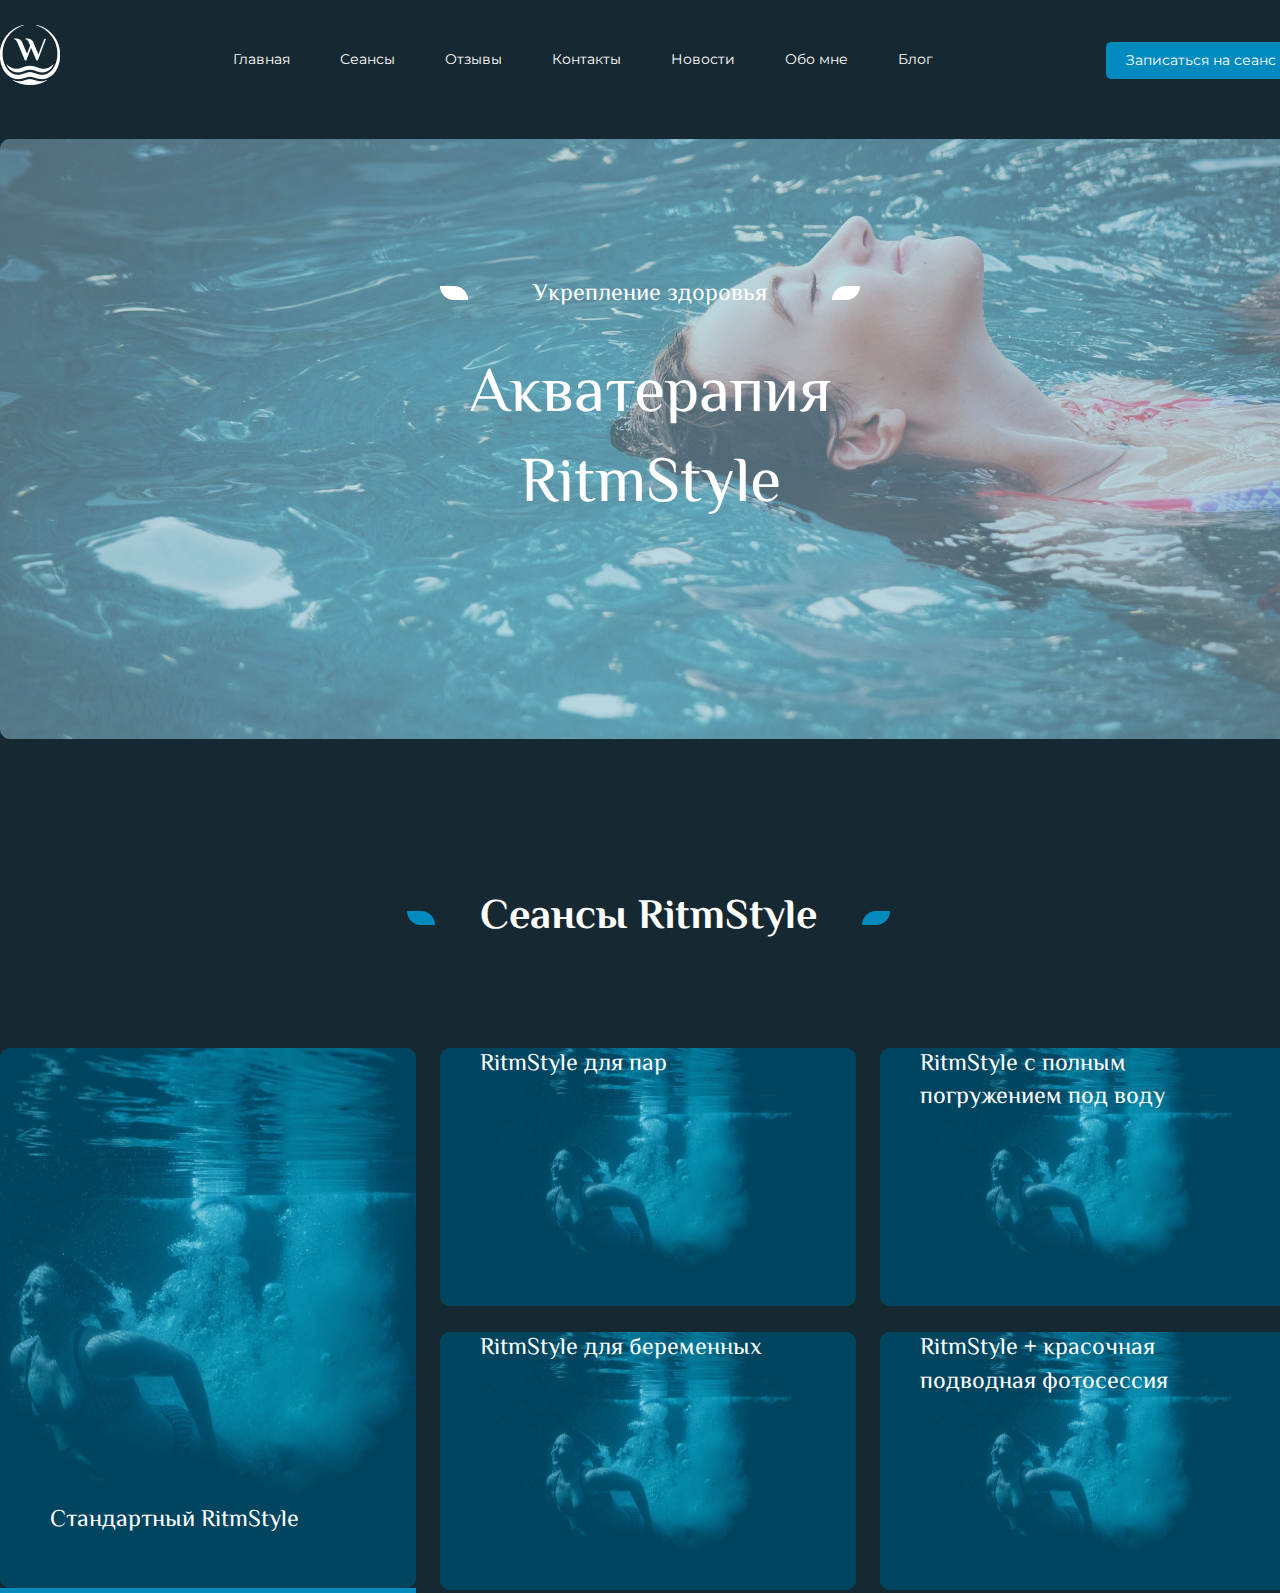
==== first_site_practice/index.html @ 18ceac93 "Add files via upload" ====
<!DOCTYPE html>
<html lang="en">

<head>
    <meta charset="UTF-8">
    <meta http-equiv="X-UA-Compatible" content="IE=edge">
    <meta name="viewport" content="width=device-width, initial-scale=1.0">
    <title>Знакомство с HTML тегами. Part 1</title>

    <link rel="preconnect" href="https://fonts.googleapis.com">
    <link rel="preconnect" href="https://fonts.gstatic.com" crossorigin>
    <link
        href="https://fonts.googleapis.com/css2?family=El+Messiri:wght@400;700&family=Montserrat:wght@300;400;700&display=swap"
        rel="stylesheet">

    <link rel="stylesheet" href="css/style_css.css">
</head>


<body>
    <div class="content">
        <header class="header">
            <div class="header-top">
                <div class="header-top__logo">
                    <img src="./img/Group 1.png" alt="">
                </div>
                <nav class="header__menu">
                    <ul class="menu__list">
                        <li><a href="#">Главная</a></li>
                        <li><a href="#">Сеансы</a></li>
                        <li><a href="#">Отзывы</a></li>
                        <li><a href="#">Контакты</a></li>
                        <li><a href="#">Новости</a></li>
                        <li><a href="#">Обо мне</a></li>
                        <li><a href="#">Блог</a></li>
                    </ul>
                </nav>
                <div class="header-top__record">
                    <a href="#">Записаться на сеанс</a>
                </div>
            </div>
            <div class="header-bottom">
                <div class="header-bottom__img">
                    <img src="./img/unsplash_S-llxYh3GzI.png" alt="">
                    <div class="title">
                        <h2 class="ad-title">Укрепление здоровья</h2>
                        <h1 class="main-title">Акватерапия RitmStyle</h1>
                    </div>
                </div>

            </div>

        </header>

        <main class="main">
            <div class="offer">
                <div class="offer__title">Сеансы RitmStyle</div>
            </div>
            <div class="offer__row">
                <div class="offer__row_first">
                    <div class="offer__column_1">
                        <div class="item-offer">
                            <div class="item-offer__icon_first">
                                <img src="./img/offer/unsplash_TnOyyEtrKd1.png" alt="">
                            </div>
                            <div class="item-offer__title_first">Стандартный RitmStyle</div>
                        </div>
                    </div>
                </div>
                <div class="offer__row_second">
                    <div class="offer__column_2">
                        <div class="item-offer">
                            <div class="item-offer__icon_second">
                                <img src="./img/offer/unsplash_TnOyyEtrKd2.png" alt="">
                            </div>
                            <div class="item-offer__title_second">RitmStyle для пар</div>
                        </div>
                    </div>
                    <div class="offer__column_3">
                        <div class="item-offer">
                            <div class="item-offer__icon_second">
                                <img src="./img/offer/unsplash_TnOyyEtrKd3.png" alt="">
                            </div>
                            <div class="item-offer__title_second">RitmStyle с полным погружением под воду</div>
                        </div>
                    </div>
                    <div class="offer__column_4">
                        <div class="item-offer">
                            <div class="item-offer__icon_second">
                                <img src="./img/offer/unsplash_TnOyyEtrKd4.png" alt="">
                            </div>
                            <div class="item-offer__title_second">RitmStyle для беременных</div>
                        </div>
                    </div>
                    <div class="offer__column_5">
                        <div class="item-offer">
                            <div class="item-offer__icon_second">
                                <img src="./img/offer/unsplash_TnOyyEtrKd5.png" alt="">
                            </div>
                            <div class="item-offer__title_second">RitmStyle + красочная подводная фотосессия</div>
                        </div>
                    </div>
                </div>
            </div>
        </main>

    </div>
</body>

</html>
---- first_site_practice/css/style_css.css ----
/*Обнуление*/
*{
	padding: 0;
	margin: 0;
	border: 0;
}
*,*:before,*:after{
	-moz-box-sizing: border-box;
	-webkit-box-sizing: border-box;
	box-sizing: border-box;
}
:focus,:active{outline: none;}
a:focus,a:active{outline: none;}

nav,footer,header,aside{display: block;}

html,body{
	height: 100%;
	width: 100%;
	font-size: 100%;
	line-height: 1;
	font-size: 14px;
	-ms-text-size-adjust: 100%;
	-moz-text-size-adjust: 100%;
	-webkit-text-size-adjust: 100%;
}
input,button,textarea{font-family:inherit;}

input::-ms-clear{display: none;}
button{cursor: pointer;}
button::-moz-focus-inner {padding:0;border:0;}
a, a:visited{text-decoration: none;}
a:hover{text-decoration: none;}
ul li{list-style: none;}
img{vertical-align: top;}

h1,h2,h3,h4,h5,h6{font-size:inherit;font-weight: 400;}

body{
	background-color: #162831;
	color: white;
}

a{
	color: white;
}

.content {
	width: 1296px;
	margin: 0 auto;
}
.header {
	margin: 0 0 150px 0;
	
}
.header-top {
	display: flex;
	justify-content: space-between;
	margin: 0 0 20px 0;
	font-family: 'Montserrat', sans-serif;
	font-size: 14px;
	line-height: 135%;
}
.header-top__logo {
	padding: 25px 0;
}
.header__menu {
	text-align: center;
}
.menu__list {
	display: flex;
	padding: 50px 0;
}
.menu__list li a{
	margin: 0 25px;
}
.header-top__record {
	margin: 42px 0 0 0;
}
.header-top__record a{
	display: block;
	background-color: #018ABE;
	height: 37px;
	padding: 9px 20px;
	border-radius: 5px;
}

.header-bottom {
}

.header-bottom__img {
	position: relative;
}
.title {
	position: absolute;
	text-align: center;
	top: 24%;
	font-family: 'El Messiri', sans-serif;
	font-weight: bold;
	padding: 0 350px;
	

	
}
.ad-title {
	font-size: 24px;
	margin: 0 0 45px 0;
}

.ad-title:before {
	content: url('../img/points/LeftRectangle\ 3.png');
	margin: 0 65px 0 0;

}	

.ad-title:after {
	content: url('../img/points/RightRectangle\ 5.png');
	margin: 0 0 0 65px;
}

.main-title {
	font-size: 64px;
	width: 600px;
	word-wrap: break-word;
	line-height: 140%;
}

.main {
	font-family: 'El Messiri', sans-serif;
}
.offer {
}
.offer__title {
	margin: 0 0 100px 0;
	text-align: center;
	font-weight: 700;
	font-size: 42px;
	line-height: 140%;
}
.offer__title::before{
	content: url('../img/points/Rectangle\ 6left.png');
	position: relative;
	margin: 0 45px 0 0;
	top: -3px;
}

.offer__title::after{
	content: url('../img/points/Rectangle\ 7right.png');
	position: relative;
	margin: 0 0 0 45px;
	top: -3px;
}

.offer__row {
	display: flex;
	font-weight: 700px;
	font-size: 24px;
	line-height: 140%;
	
}

.offer__row_first {
	border-width: 5px;
	border-bottom-width:5px;
	border-bottom-color:#018ABE;
	border-bottom-style: solid;
	
	
}

.offer__column_1 {
	position: relative;
	
}

.item-offer {
	
}

.item-offer__icon_first {
}

.item-offer__title_first {
	position: absolute;
	top: 0;
	padding: 456px 0 50px 50px;
}

.offer__row_second {
	margin: 0 0 0 24px;
	display: flex;
	flex-wrap: wrap;
	
}

.offer__column_2 {
	margin: 0 0 24px 0;
	position: relative;
}

.item-offer__icon_second {
}

.item-offer__title_second {
	position: absolute;
	padding: 0 0 0 40px;
	width: 336px;
	top: 0;
}



.offer__column_3 {
	margin: 0 0 24px 0;
	margin: 0 0 0 24px;
	position: relative;
}

.offer__column_4 {
	position: relative;
}

.offer__column_5 {
	margin: 0 0 0 24px;
	position: relative;
}
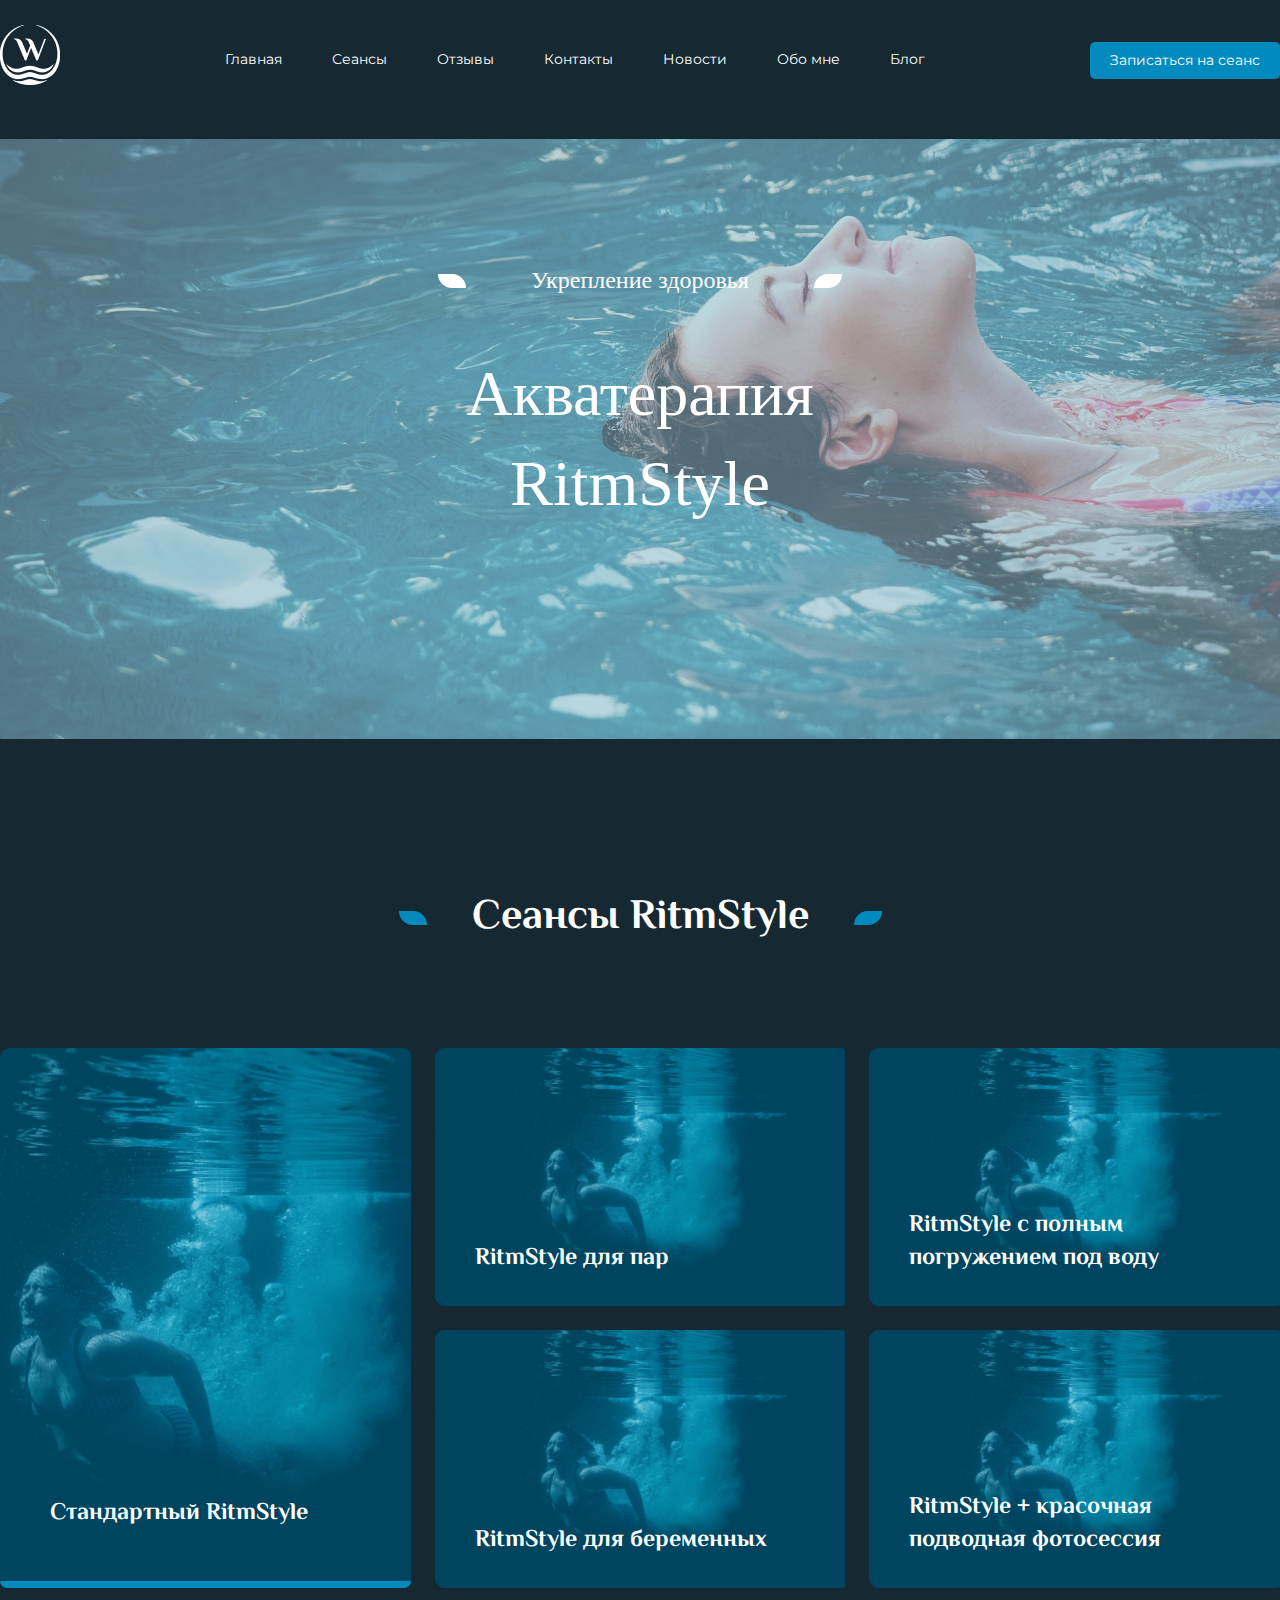
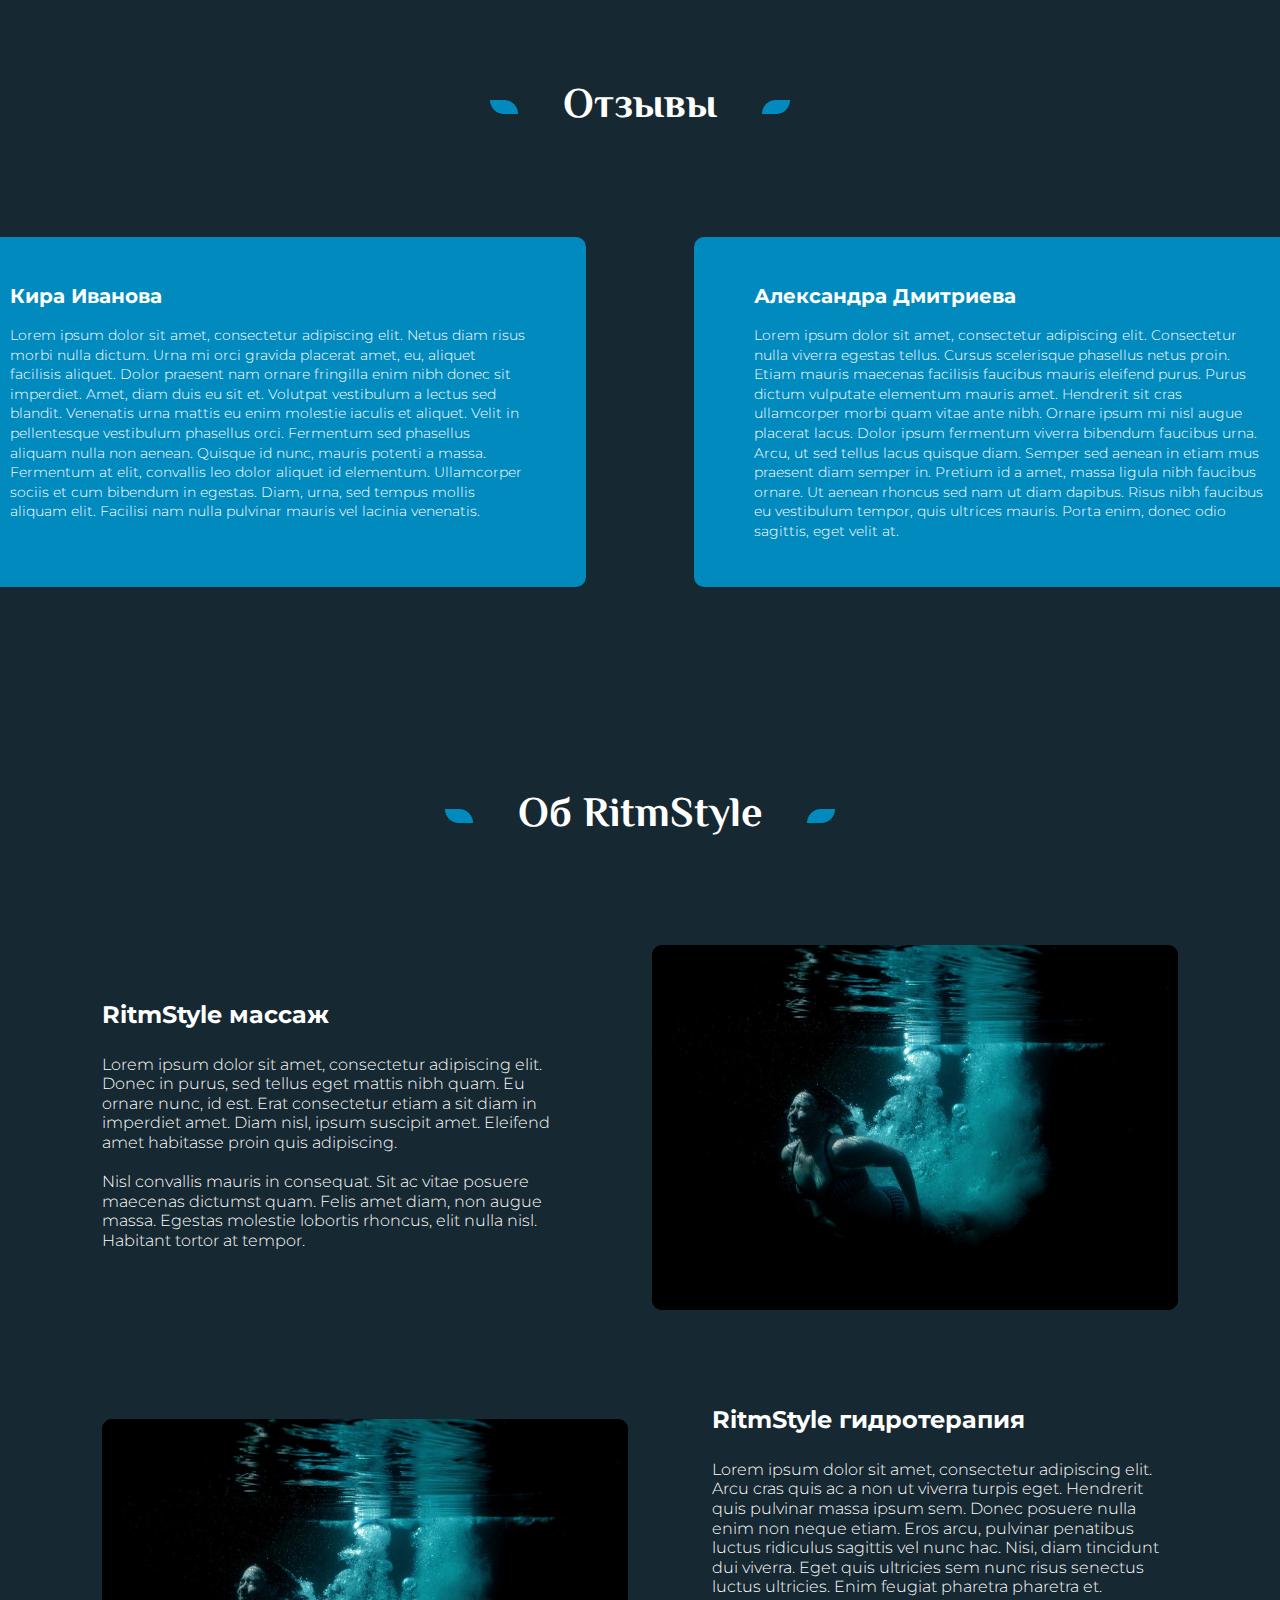
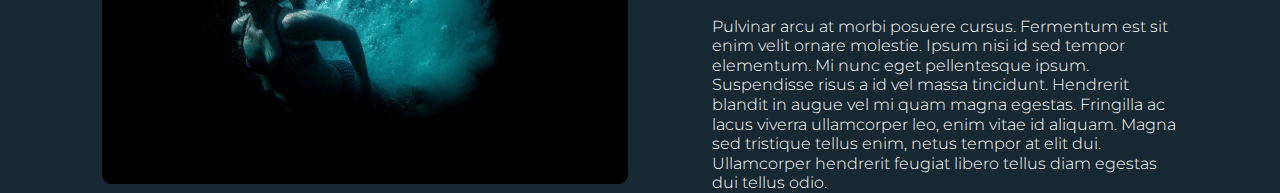
==== commit e50ffbe5: "finish working on first practic site" ====
--- a/first_site_practice/index.html
+++ b/first_site_practice/index.html
@@ -40,68 +40,151 @@
                 </div>
             </div>
             <div class="header-bottom">
-                <div class="header-bottom__img">
-                    <img src="./img/unsplash_S-llxYh3GzI.png" alt="">
-                    <div class="title">
-                        <h2 class="ad-title">Укрепление здоровья</h2>
-                        <h1 class="main-title">Акватерапия RitmStyle</h1>
-                    </div>
+                <img class="header-bottom_img" src="./img/unsplash_S-llxYh3GzI.png" alt="">
+                <div class="title">
+                    <h2 class="title__ad">Укрепление здоровья</h2>
+                    <h1 class="title__main">Акватерапия RitmStyle</h1>
                 </div>
+            </div>
+        </header>
 
-            </div>
-
-        </header>
 
         <main class="main">
             <div class="offer">
                 <div class="offer__title">Сеансы RitmStyle</div>
             </div>
             <div class="offer__row">
-                <div class="offer__row_first">
-                    <div class="offer__column_1">
-                        <div class="item-offer">
-                            <div class="item-offer__icon_first">
-                                <img src="./img/offer/unsplash_TnOyyEtrKd1.png" alt="">
-                            </div>
-                            <div class="item-offer__title_first">Стандартный RitmStyle</div>
+                <div class="offer__column offer__column_1">
+                    <div class="item-offer__title_first">Стандартный RitmStyle</div>
+                </div>
+                <div class="offer__column offer__column_2">
+                    <div class="item-offer__title_second">RitmStyle для пар</div>
+                </div>
+                <div class="offer__column offer__column_3">
+                    <div class="item-offer__title_second">RitmStyle с полным погружением под воду</div>
+                </div>
+                <div class="offer__column offer__column_4">
+                    <div class="item-offer__title_second">RitmStyle для беременных</div>
+                </div>
+                <div class="offer__column offer__column_5">
+                    <div class="item-offer__title_second">RitmStyle + красочная подводная фотосессия</div>
+                </div>
+            </div>
+
+            <div class="feedback">
+                <div class="feedback__title">Отзывы</div>
+                <div class="feedback__box">
+                    <div class="box__content">
+                        <div class="box__name">
+                            <p>Кира Иванова</p>
+                        </div>
+                        <div class="box__description">
+                            <p>Lorem ipsum dolor sit amet, consectetur adipiscing elit. Netus diam risus morbi nulla
+                                dictum. Urna mi orci gravida placerat amet, eu, aliquet facilisis aliquet. Dolor
+                                praesent nam ornare fringilla enim nibh donec sit imperdiet. Amet, diam duis eu sit et.
+                                Volutpat vestibulum a lectus sed blandit.
+                                Venenatis urna mattis eu enim molestie iaculis et aliquet. Velit in pellentesque
+                                vestibulum phasellus orci. Fermentum sed phasellus aliquam nulla non aenean. Quisque id
+                                nunc, mauris potenti a massa. Fermentum at elit, convallis leo dolor aliquet id
+                                elementum. Ullamcorper sociis et cum bibendum in egestas. Diam, urna, sed tempus mollis
+                                aliquam elit. Facilisi nam nulla pulvinar mauris vel lacinia venenatis. </p>
                         </div>
                     </div>
-                </div>
-                <div class="offer__row_second">
-                    <div class="offer__column_2">
-                        <div class="item-offer">
-                            <div class="item-offer__icon_second">
-                                <img src="./img/offer/unsplash_TnOyyEtrKd2.png" alt="">
-                            </div>
-                            <div class="item-offer__title_second">RitmStyle для пар</div>
+                    <div class="box__content">
+                        <div class="box__name">
+                            <p>Александра Дмитриева</p>
                         </div>
-                    </div>
-                    <div class="offer__column_3">
-                        <div class="item-offer">
-                            <div class="item-offer__icon_second">
-                                <img src="./img/offer/unsplash_TnOyyEtrKd3.png" alt="">
-                            </div>
-                            <div class="item-offer__title_second">RitmStyle с полным погружением под воду</div>
-                        </div>
-                    </div>
-                    <div class="offer__column_4">
-                        <div class="item-offer">
-                            <div class="item-offer__icon_second">
-                                <img src="./img/offer/unsplash_TnOyyEtrKd4.png" alt="">
-                            </div>
-                            <div class="item-offer__title_second">RitmStyle для беременных</div>
-                        </div>
-                    </div>
-                    <div class="offer__column_5">
-                        <div class="item-offer">
-                            <div class="item-offer__icon_second">
-                                <img src="./img/offer/unsplash_TnOyyEtrKd5.png" alt="">
-                            </div>
-                            <div class="item-offer__title_second">RitmStyle + красочная подводная фотосессия</div>
+                        <div class="box__description">
+                            <p>Lorem ipsum dolor sit amet, consectetur adipiscing elit. Consectetur nulla viverra
+                                egestas tellus. Cursus scelerisque phasellus netus proin. Etiam mauris maecenas
+                                facilisis faucibus mauris eleifend purus. Purus dictum vulputate elementum mauris amet.
+                                Hendrerit sit cras ullamcorper morbi quam vitae ante nibh. Ornare ipsum mi nisl augue
+                                placerat lacus. Dolor ipsum fermentum viverra bibendum faucibus urna. Arcu, ut sed
+                                tellus lacus quisque diam. Semper sed aenean in etiam mus praesent diam semper in.
+                                Pretium id a amet, massa ligula nibh faucibus ornare. Ut aenean rhoncus sed nam ut diam
+                                dapibus. Risus nibh faucibus eu vestibulum tempor, quis ultrices mauris. Porta enim,
+                                donec odio sagittis, eget velit at. </p>
                         </div>
                     </div>
                 </div>
             </div>
+            <div class="about">
+                <div class="about__title">Об RitmStyle</div>
+                <div class="about__container">
+                    <div class="container__card">
+                        <div class="container__text">
+                            <div class="text__common">
+                                <div class="text__title">
+                                    <p>RitmStyle массаж</p>
+                                </div>
+                                <div class="text__description">
+                                    <p>Lorem ipsum dolor sit amet, consectetur adipiscing elit. Donec in purus, sed
+                                        tellus
+                                        eget
+                                        mattis nibh quam. Eu ornare nunc, id est. Erat consectetur etiam a sit diam in
+                                        imperdiet
+                                        amet. Diam nisl, ipsum suscipit amet. Eleifend amet habitasse proin quis
+                                        adipiscing.
+                                        <br><br>Nisl convallis mauris in consequat. Sit ac vitae posuere maecenas dictumst quam.
+                                        Felis
+                                        amet diam, non augue massa. Egestas molestie lobortis rhoncus, elit nulla nisl.
+                                        Habitant
+                                        tortor at tempor.</p>
+                                </div>
+                            </div>
+                        </div>
+                        <div class="container_img">
+                            <img src='./img/offer/about_img .png' alt="">
+                        </div>
+                    </div>
+                    <div class="container__card">
+
+                        <div class="container_img">
+                            <img src='./img/offer/about_img .png' alt="">
+                        </div>
+                        <div class="container__text">
+                            <div class="text__common">
+                                <div class="text__title">
+                                    <p>RitmStyle гидротерапия</p>
+                                </div>
+                                <div class="text__description">
+                                    <p>
+                                        Lorem ipsum dolor sit amet, consectetur adipiscing elit. Arcu cras quis ac a non
+                                        ut
+                                        viverra turpis eget. Hendrerit quis pulvinar massa ipsum sem. Donec posuere
+                                        nulla
+                                        enim
+                                        non neque etiam. Eros arcu, pulvinar penatibus luctus ridiculus sagittis vel
+                                        nunc
+                                        hac.
+                                        Nisi, diam tincidunt dui viverra. Eget quis ultricies sem nunc risus senectus
+                                        luctus
+                                        ultricies. Enim feugiat pharetra pharetra et.
+                                        <br><br>Pulvinar arcu at morbi posuere cursus. Fermentum est sit enim velit ornare
+                                        molestie.
+                                        Ipsum nisi id sed tempor elementum. Mi nunc eget pellentesque ipsum. Suspendisse
+                                        risus a
+                                        id vel massa tincidunt. Hendrerit blandit in augue vel mi quam magna egestas.
+                                        Fringilla
+                                        ac lacus viverra ullamcorper leo, enim vitae id aliquam. Magna sed tristique
+                                        tellus
+                                        enim, netus tempor at elit dui. Ullamcorper hendrerit feugiat libero tellus diam
+                                        egestas
+                                        dui tellus odio.</p>
+                                </div>
+                            </div>
+                        </div>
+                    </div>
+
+                </div>
+
+
+
+            </div>
+
+
+
+
         </main>
 
     </div>
--- a/first_site_practice/css/style_css.css
+++ b/first_site_practice/css/style_css.css
@@ -46,7 +46,7 @@
 }
 
 .content {
-	width: 1296px;
+	max-width: 1296px;
 	margin: 0 auto;
 }
 .header {
@@ -86,43 +86,68 @@
 }
 
 .header-bottom {
-}
-
-.header-bottom__img {
-	position: relative;
-}
+	position: relative;
+	width: 100%;
+	height: 600px;
+	display:flex;
+	align-items: flex-start;
+	justify-content: center;
+
+}
+
+.header-bottom_img{
+	position: absolute;
+	top: 0;
+	width: 100%;
+	height: 100%;
+	left: 0;
+	object-fit: cover;
+}
+
 .title {
-	position: absolute;
-	text-align: center;
-	top: 24%;
-	font-family: 'El Messiri', sans-serif;
-	font-weight: bold;
-	padding: 0 350px;
-	
-
-	
-}
-.ad-title {
+	z-index: 5;
+	text-align: center;
+	height: 100%;
+	width: 600px;
+	padding:15px;
+	display: grid;
+	grid-template-rows: 1fr 1fr 1fr;
+	grid-template-columns: 1fr;
+	grid-template-areas: "header"
+	                    "title"
+						"empty"
+	;
+	gap:10%;
+
+
+
+}
+
+.title__ad {
 	font-size: 24px;
-	margin: 0 0 45px 0;
-}
-
-.ad-title:before {
+	grid-area: header;
+	align-self: flex-end;
+
+	
+}
+
+.title__ad:before {
 	content: url('../img/points/LeftRectangle\ 3.png');
 	margin: 0 65px 0 0;
 
 }	
 
-.ad-title:after {
+.title__ad:after {
 	content: url('../img/points/RightRectangle\ 5.png');
 	margin: 0 0 0 65px;
 }
 
-.main-title {
+.title__main {
 	font-size: 64px;
-	width: 600px;
-	word-wrap: break-word;
-	line-height: 140%;
+	line-height: 140%;
+	grid-template-rows: titel;
+
+	
 }
 
 .main {
@@ -152,75 +177,188 @@
 }
 
 .offer__row {
-	display: flex;
-	font-weight: 700px;
+	position: relative;
+	font-weight: 700;
 	font-size: 24px;
 	line-height: 140%;
-	
-}
-
-.offer__row_first {
-	border-width: 5px;
-	border-bottom-width:5px;
-	border-bottom-color:#018ABE;
-	border-bottom-style: solid;
-	
-	
-}
-
+	height: 540px;
+	display: grid;
+	grid-template-columns: 1fr 1fr 1fr;
+	grid-template-rows: 1fr 1fr;
+	grid-template-areas: "main pair full"
+						"main preg photo";
+	gap: 24px;
+	margin: 0 0 90px 0;
+}
+.offer__column{
+	display: flex;
+	justify-content: flex-end;
+	flex-direction: column;
+	padding:30px 40px;
+	background: url("../img/offer/unsplash_TnOyyEtrKd2.png");
+}
 .offer__column_1 {
-	position: relative;
-	
-}
-
-.item-offer {
-	
-}
-
-.item-offer__icon_first {
-}
-
+	background: url("../img/offer/unsplash_TnOyyEtrKd1.png");
+	grid-area: main;
+	padding: 50px;
+	box-sizing: border-box;
+	border-bottom: 7px solid #018ABE;
+	border-radius: 7px;
+}
 .item-offer__title_first {
-	position: absolute;
-	top: 0;
-	padding: 456px 0 50px 50px;
-}
-
-.offer__row_second {
-	margin: 0 0 0 24px;
+}
+.offer__column_2 {
+	grid-area: pair;
+
+}
+.item-offer__title_second {
+}
+.offer__column_3 {
+	grid-area: full;
+}
+
+.offer__column_4 {
+	grid-area: preg;
+}
+
+.offer__column_5 {
+	grid-area: photo;
+}
+
+
+.feedback {
+ margin: 0 -50px 200px -50px;
+}
+
+.feedback__title {
+	margin: 0 0 100px 0;
+	text-align: center;
+	font-weight: 700;
+	font-size: 42px;
+	line-height: 140%;
+}
+.feedback__title::before {
+	content: url('../img/points/Rectangle\ 6left.png');
+	position: relative;
+	margin: 0 45px 0 0;
+	top: -3px;
+}
+.feedback__title::after {
+	content: url('../img/points/Rectangle\ 7right.png');
+	position: relative;
+	margin: 0 0 0 45px;
+	top: -3px;
+}
+
+.feedback__box {
+	display: flex;
+	justify-content: space-between;
+	font-family: 'Montserrat', sans-serif;
+	line-height: 140%;
+}
+.box__content {
+	background-color: #018ABE;
+	max-width: 636px;
+	height: 350px;
+	border-radius: 10px;
+	box-sizing: border-box;
+	padding: 50px 60px;
+	display: flex;
+	justify-content: flex-start;
+	flex-direction: column;
+}
+.box__name {
+	margin: 0 0 20px 0;
+	font-weight: 700;
+	font-size: 20px;
+}
+.box__description {
+	font-weight: 300;
+	font-size: 14px;
+}
+
+
+
+
+
+.about {
+	max-width: 1076px;
+	margin: 0 auto;
+}
+.about__title {
+	margin: 0 0 100px 0;
+	text-align: center;
+	font-weight: 700;
+	font-size: 42px;
+	line-height: 140%;
+}
+.about__title::before {
+	content: url('../img/points/Rectangle\ 6left.png');
+	position: relative;
+	margin: 0 45px 0 0;
+	top: -3px;
+}
+.about__title::after {
+	content: url('../img/points/Rectangle\ 7right.png');
+	position: relative;
+	margin: 0 0 0 45px;
+	top: -3px;
+}
+
+.about__container {
 	display: flex;
 	flex-wrap: wrap;
-	
-}
-
-.offer__column_2 {
-	margin: 0 0 24px 0;
-	position: relative;
-}
-
-.item-offer__icon_second {
-}
-
-.item-offer__title_second {
-	position: absolute;
-	padding: 0 0 0 40px;
-	width: 336px;
-	top: 0;
-}
-
-
-
-.offer__column_3 {
-	margin: 0 0 24px 0;
-	margin: 0 0 0 24px;
-	position: relative;
-}
-
-.offer__column_4 {
-	position: relative;
-}
-
-.offer__column_5 {
-	margin: 0 0 0 24px;
-	position: relative;
-}
+}
+
+.container__card{
+	display: flex;
+	width: 1076px;
+	justify-content: space-between;
+	margin: 0 0 100px 0;
+	
+}
+
+.container__card:last-child{
+	margin: 0;
+}
+
+.container__text {
+	width: 466px;
+	line-height: 140%;
+	font-family: 'Montserrat', sans-serif;
+	display: flex;
+	justify-content: center;
+	flex-direction: column;
+}
+
+.text__common{
+	display: flex;
+	justify-content: center;
+	flex-direction: column;
+}
+
+.text__title {
+	font-weight: 700;
+	font-size: 24px;
+	margin: 0 0 30px 0;
+	
+	
+}
+.text__description {
+	font-weight: 300;
+	font-size: 16px;
+}
+.container_img {
+	display: flex;
+	justify-content: center;
+	flex-direction: column;
+}
+
+
+
+
+
+
+
+
+
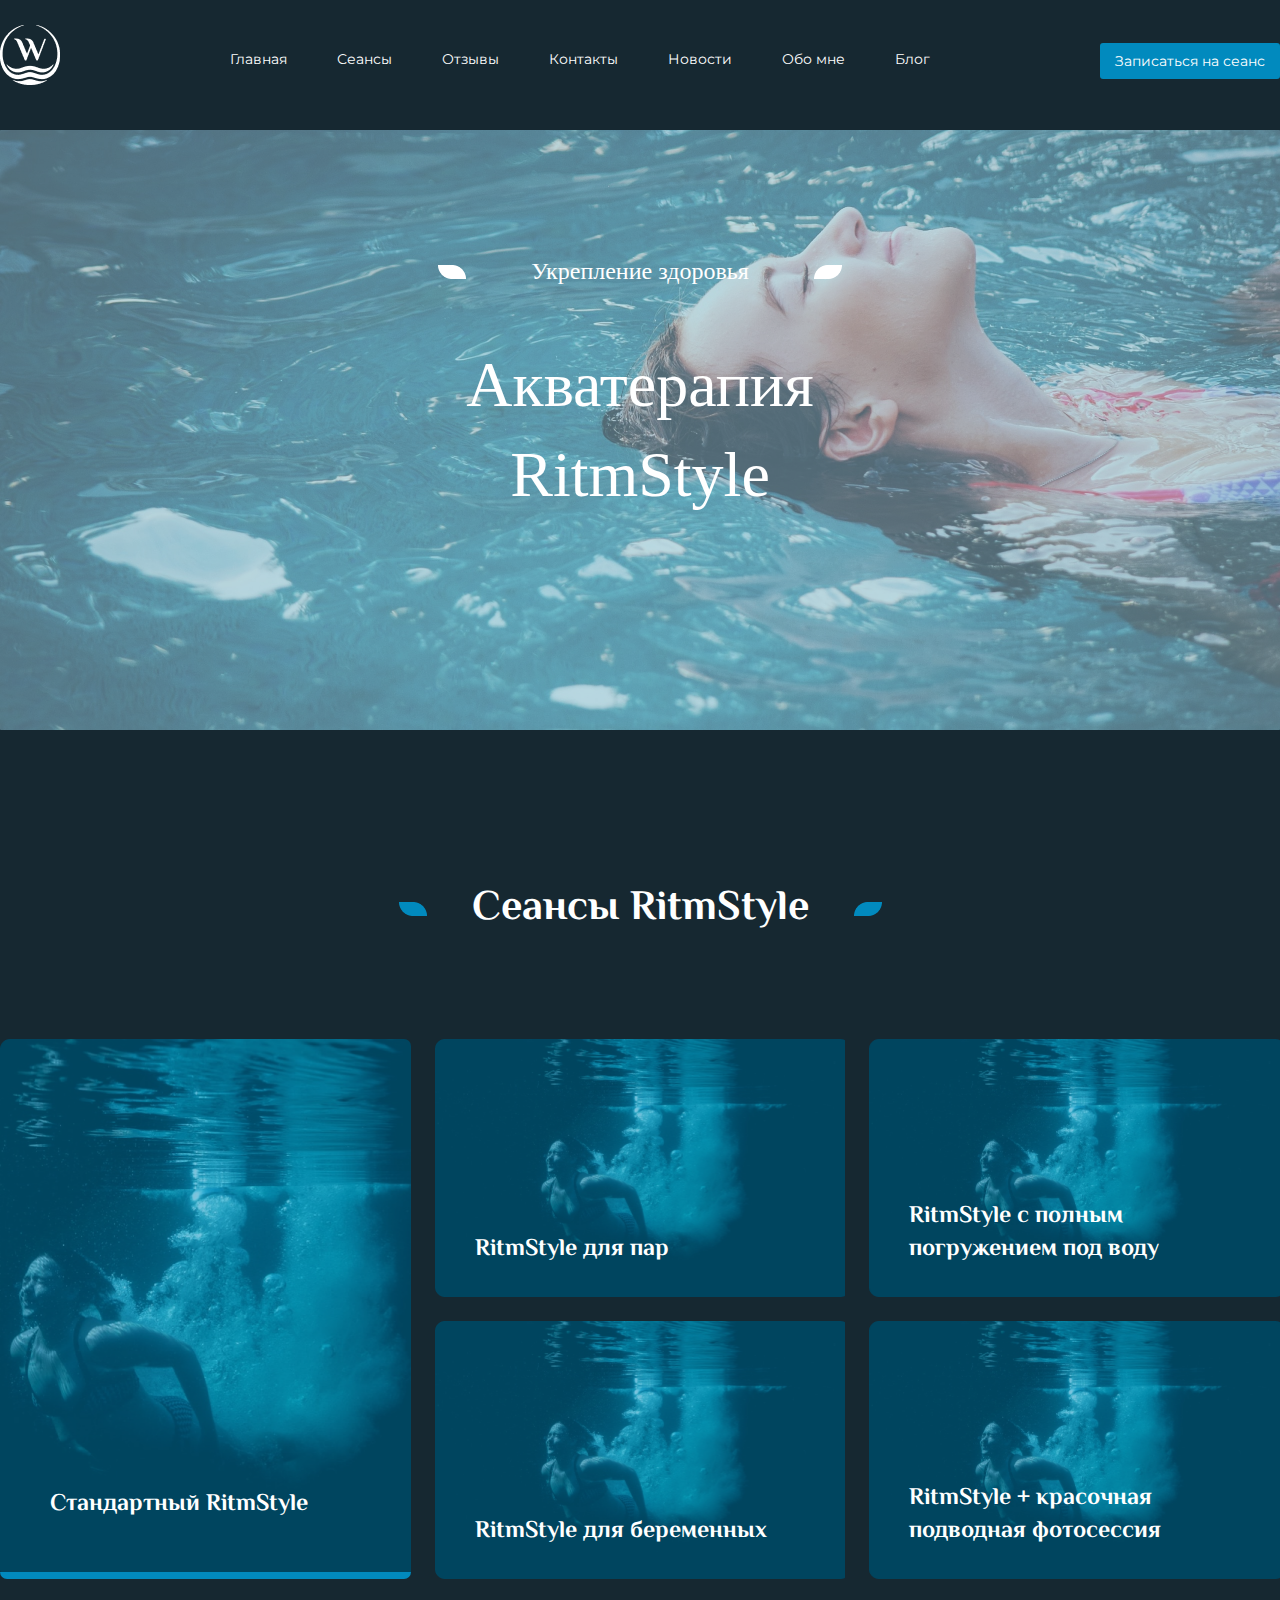
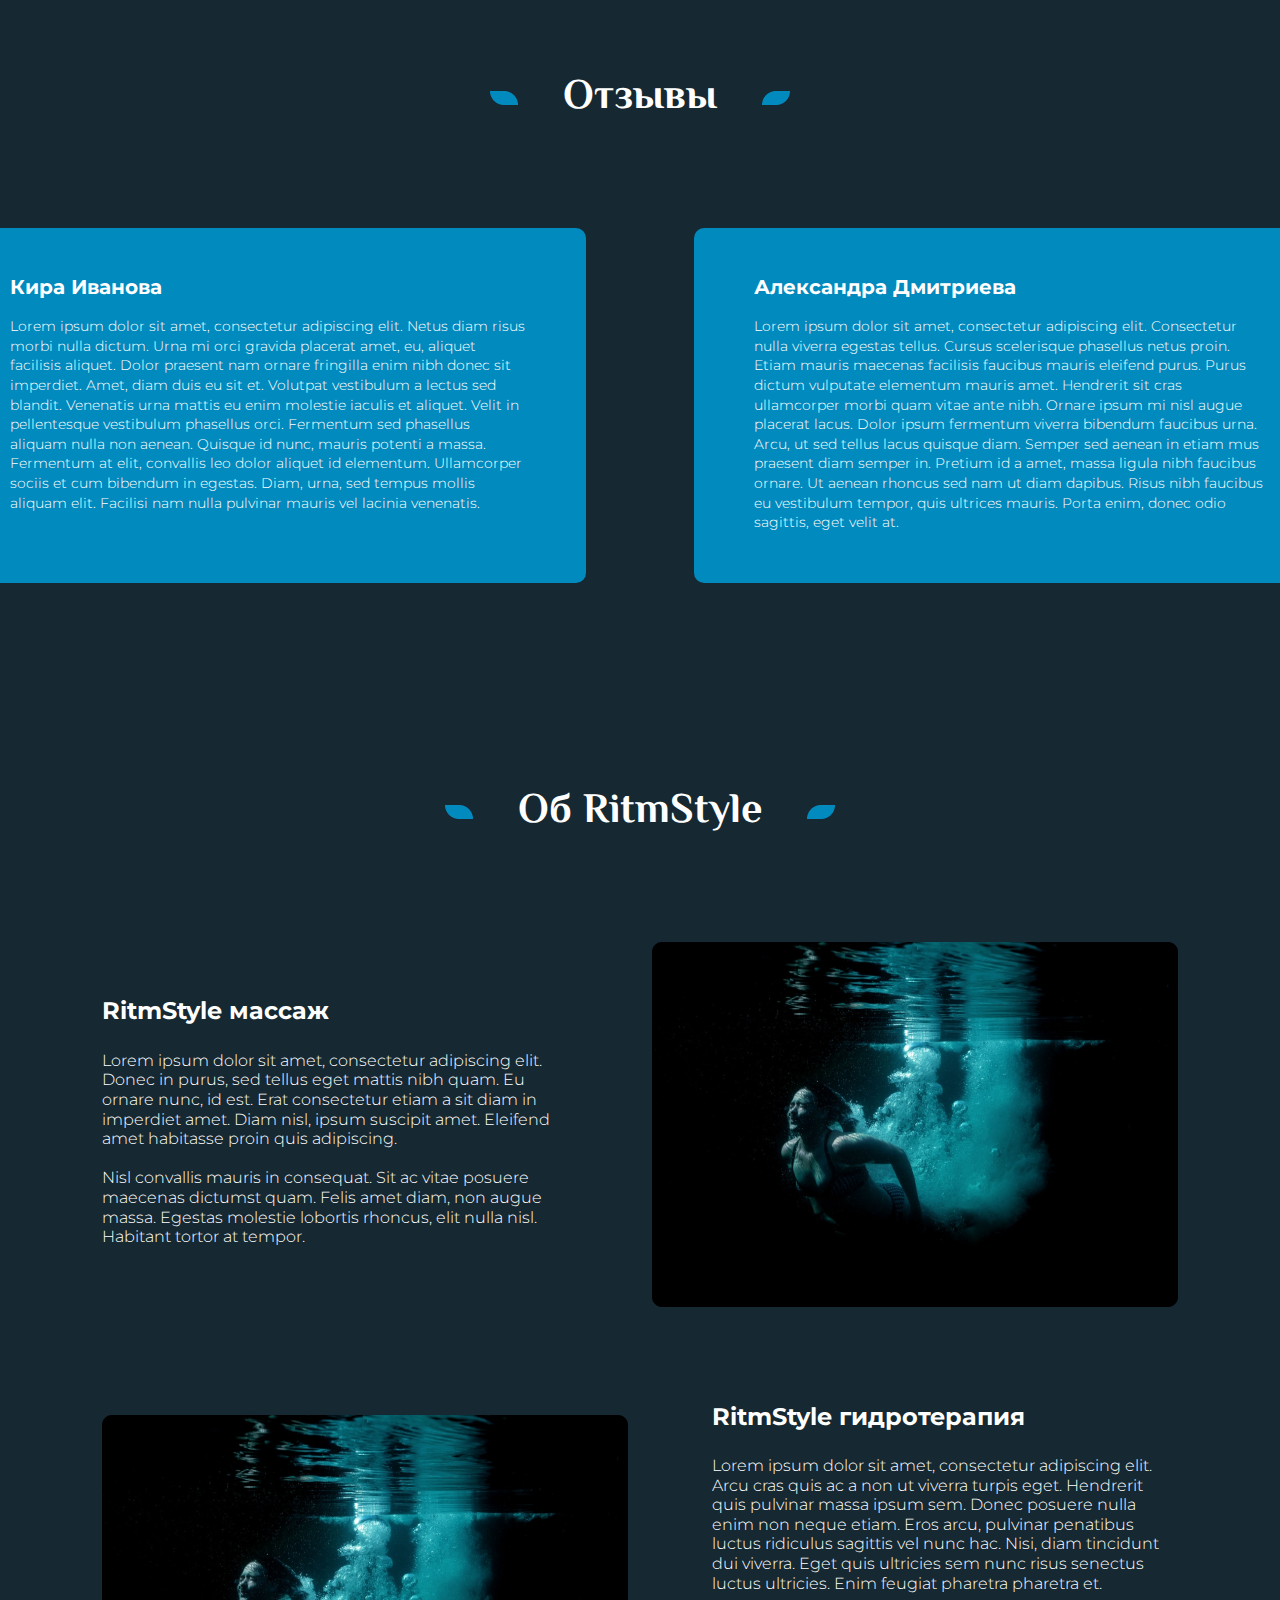
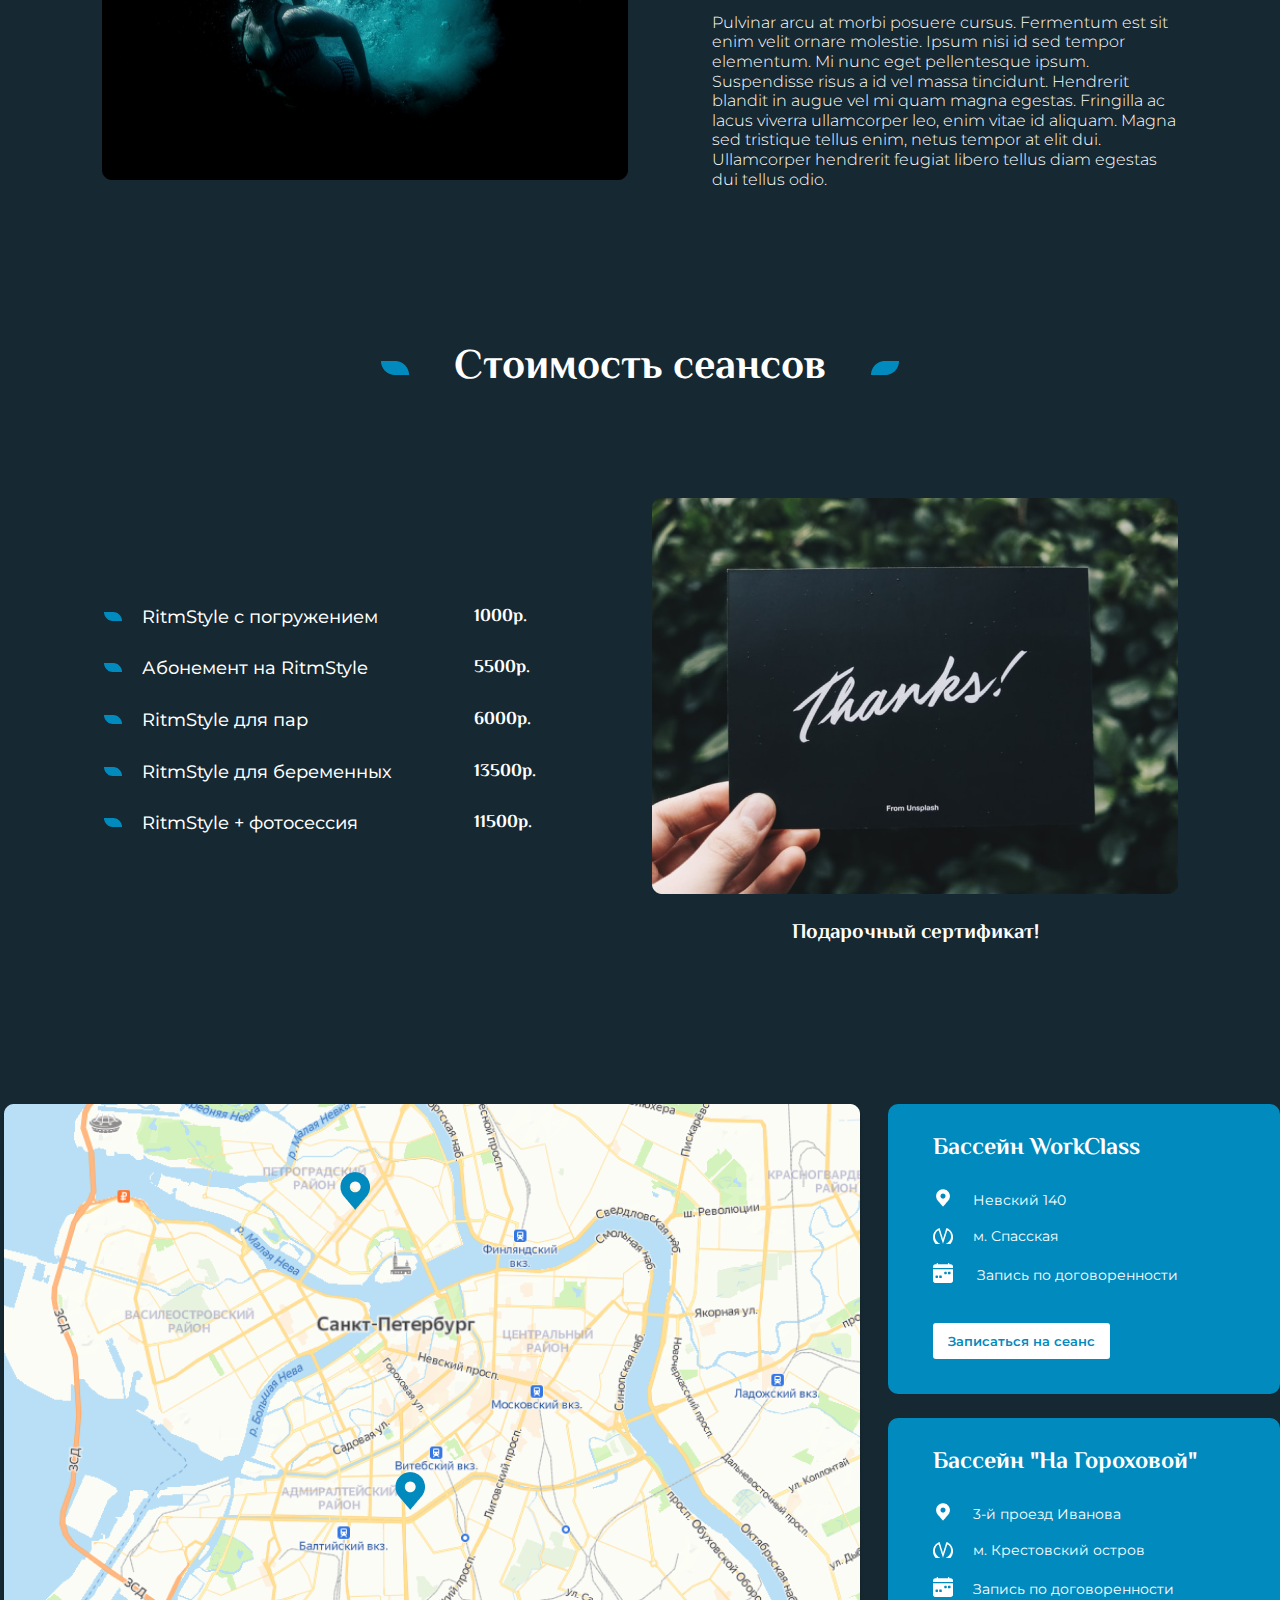
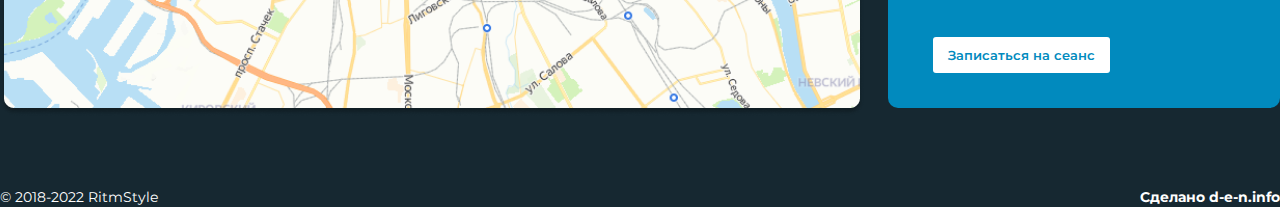
==== commit f8c8939e: "finished_project" ====
--- a/first_site_practice/index.html
+++ b/first_site_practice/index.html
@@ -15,6 +15,8 @@
 
     <link rel="stylesheet" href="css/style_css.css">
 </head>
+
+
 
 
 <body>
@@ -48,7 +50,6 @@
             </div>
         </header>
 
-
         <main class="main">
             <div class="offer">
                 <div class="offer__title">Сеансы RitmStyle</div>
@@ -125,11 +126,13 @@
                                         imperdiet
                                         amet. Diam nisl, ipsum suscipit amet. Eleifend amet habitasse proin quis
                                         adipiscing.
-                                        <br><br>Nisl convallis mauris in consequat. Sit ac vitae posuere maecenas dictumst quam.
+                                        <br><br>Nisl convallis mauris in consequat. Sit ac vitae posuere maecenas
+                                        dictumst quam.
                                         Felis
                                         amet diam, non augue massa. Egestas molestie lobortis rhoncus, elit nulla nisl.
                                         Habitant
-                                        tortor at tempor.</p>
+                                        tortor at tempor.
+                                    </p>
                                 </div>
                             </div>
                         </div>
@@ -160,7 +163,8 @@
                                         Nisi, diam tincidunt dui viverra. Eget quis ultricies sem nunc risus senectus
                                         luctus
                                         ultricies. Enim feugiat pharetra pharetra et.
-                                        <br><br>Pulvinar arcu at morbi posuere cursus. Fermentum est sit enim velit ornare
+                                        <br><br>Pulvinar arcu at morbi posuere cursus. Fermentum est sit enim velit
+                                        ornare
                                         molestie.
                                         Ipsum nisi id sed tempor elementum. Mi nunc eget pellentesque ipsum. Suspendisse
                                         risus a
@@ -170,22 +174,97 @@
                                         tellus
                                         enim, netus tempor at elit dui. Ullamcorper hendrerit feugiat libero tellus diam
                                         egestas
-                                        dui tellus odio.</p>
+                                        dui tellus odio.
+                                    </p>
                                 </div>
                             </div>
                         </div>
                     </div>
-
-                </div>
-
-
-
-            </div>
-
-
-
+                </div>
+            </div>
+
+            <div class="price">
+                <div class="price__title">Стоимость сеансов</div>
+                <div class="price__main">
+                    <div class="price__main_list">
+                        <table class="table">
+                            <tr>
+                                <td class="table__service">RitmStyle с погружением</td>
+                                <td class="table__price">1000р.</td>
+                            </tr>
+                            <tr>
+                                <td class="table__service">Абонемент на RitmStyle</td>
+                                <td class="table__price">5500р.</td>
+                            </tr>
+                            <tr>
+                                <td class="table__service">RitmStyle для пар</td>
+                                <td class="table__price">6000р.</td>
+                            </tr>
+                            <tr>
+                                <td class="table__service">RitmStyle для беременных</td>
+                                <td class="table__price">13500р.</td>
+                            </tr>
+                            <tr>
+                                <td class="table__service">RitmStyle + фотосессия</td>
+                                <td class="table__price">11500р.</td>
+                            </tr>
+                        </table>
+                    </div>
+                    <div class="price__main_card">
+                        <div class="main__card_img">
+                            <img src="./img/offer/unsplash_price.png" alt="">
+                        </div>
+                        <div class="main__card_text">
+                            <p>Подарочный сертификат!</p>
+                        </div>
+                    </div>
+                </div>
+            </div>
 
         </main>
+        <footer>
+            <div class="contacts">
+                <div class="contacts__map">
+                    <img src="./img/maps.png" alt="">
+                </div>
+                <div class="contacts__inform">
+                    <div class="inform__location">
+                        <div class="location__title">
+                            <p>Бассейн WorkClass</p>
+                        </div>
+                        <div class="location__list">
+                            <div class="list__location">Невский 140</div>
+                            <div class="list__station">м. Спасская</div>
+                            <div class="list__record">
+                                Запись по договоренности
+                            </div>
+                        </div>
+                        <div class="location_button">
+                            <a href="#">Записаться на сеанс</a>
+                        </div>
+                    </div>
+                    <div class="inform__location">
+                        <div class="location__title">
+                            <p>Бассейн "На Гороховой"</p>
+                        </div>
+                        <div class="location__list">
+                            <div class="list__location">3-й проезд Иванова</div>
+                            <div class="list__station">м. Крестовский остров</div>
+                            <div class="list__record">Запись по договоренности</div>
+                        </div>
+                        <div class="location_button">
+                            <a href="#">Записаться на сеанс</a>
+                        </div>
+                    </div>
+                </div>
+            </div>
+
+            <div class="footer__info">
+                <p class="footer__info_left">© 2018-2022 RitmStyle</p>
+                <p class="footer__info_right">Сделано d-e-n.info</p>
+            </div>
+
+        </footer>
 
     </div>
 </body>
--- a/first_site_practice/css/style_css.css
+++ b/first_site_practice/css/style_css.css
@@ -58,31 +58,33 @@
 	justify-content: space-between;
 	margin: 0 0 20px 0;
 	font-family: 'Montserrat', sans-serif;
-	font-size: 14px;
 	line-height: 135%;
+	white-space: nowrap;
 }
 .header-top__logo {
 	padding: 25px 0;
 }
 .header__menu {
 	text-align: center;
+	margin: 50px 0 0 0;
 }
 .menu__list {
 	display: flex;
-	padding: 50px 0;
+	
 }
 .menu__list li a{
 	margin: 0 25px;
 }
 .header-top__record {
-	margin: 42px 0 0 0;
+	margin: 43px 0 0 0;
 }
 .header-top__record a{
-	display: block;
+	display: inline-block;
 	background-color: #018ABE;
-	height: 37px;
-	padding: 9px 20px;
-	border-radius: 5px;
+	height: 36px;
+	border-radius: 3px;
+	padding: 9px 15px;
+
 }
 
 .header-bottom {
@@ -227,7 +229,7 @@
 
 
 .feedback {
- margin: 0 -50px 200px -50px;
+	margin: 0 -50px 200px -50px;
 }
 
 .feedback__title {
@@ -259,12 +261,10 @@
 .box__content {
 	background-color: #018ABE;
 	max-width: 636px;
-	height: 350px;
 	border-radius: 10px;
 	box-sizing: border-box;
 	padding: 50px 60px;
 	display: flex;
-	justify-content: flex-start;
 	flex-direction: column;
 }
 .box__name {
@@ -283,7 +283,8 @@
 
 .about {
 	max-width: 1076px;
-	margin: 0 auto;
+	margin: 0 auto 150px auto;
+	
 }
 .about__title {
 	margin: 0 0 100px 0;
@@ -323,7 +324,7 @@
 }
 
 .container__text {
-	width: 466px;
+	max-width: 466px;
 	line-height: 140%;
 	font-family: 'Montserrat', sans-serif;
 	display: flex;
@@ -355,10 +356,193 @@
 }
 
 
-
-
-
-
-
-
-
+.price {
+	margin: 0 auto 160px auto;
+	max-width: 1076px;
+	line-height: 140%;
+}
+.price__title {
+	white-space: nowrap;
+	margin: 0 0 100px 0;
+	text-align: center;
+	font-weight: 700;
+	font-size: 42px;
+	line-height: 140%;
+}
+.price__title::before {
+	content: url('../img/points/Rectangle\ 6left.png');
+	position: relative;
+	margin: 0 45px 0 0;
+	top: -3px;
+}
+.price__title::after {
+	content: url('../img/points/Rectangle\ 7right.png');
+	position: relative;
+	margin: 0 0 0 45px;
+	top: -3px;
+}
+
+
+.price__main {
+	display: flex;
+	justify-content: space-between;
+}
+.price__main_list {
+	display: flex;
+	justify-content: center;
+	flex-direction: column;
+}
+
+.table{
+	box-sizing: border-box;
+}
+
+.table__service {
+	font-family: 'Montserrat', sans-serif;
+	font-weight: 450;
+	font-size: 18px;
+	padding: 15px 0;
+	max-width: 350px;
+}
+
+.table__service::before{
+	content: url('../img/points/little31.png');
+	position: relative;
+	margin: 0 20px 0 0;
+	top: -2px;
+}
+
+.table__price {
+	padding: 15px 0 15px 80px;
+	font-weight: 700;
+	font-size: 18px;
+}	
+	
+.price__main_card {
+	max-width: 526px;
+}
+
+
+.main__card_img {
+	margin: 0 0 30px 0;
+}
+.main__card_text {
+	text-align: center;
+	font-weight: 700;
+	font-size: 21px;
+}
+
+
+
+
+footer {
+	font-family: 'Montserrat', sans-serif;
+	line-height: 140%;
+}
+
+.contacts {
+	display: flex;
+	justify-content: space-between;
+	height: 604px;
+	margin: 0 0 80px 0;
+}
+.contacts__map {
+}
+.contacts__inform {
+	display: flex;
+	justify-content: space-between;
+	flex-direction: column;
+}
+.inform__location {
+	background-color: #018ABE;
+	border-radius: 10px;
+	display: flex;
+	flex-direction: column;
+	justify-content: space-between;
+	box-sizing: border-box;
+	width: 392px;
+	height: 290px;
+	padding: 35px 45px;
+
+}
+.location__title {
+	margin: 0 0 20px 0;
+	font-family: 'El Messiri';
+	font-weight: 700;
+	font-size: 24px;
+}
+.location__list {
+	margin: 0 0 30px 0;
+	height: 100px;
+	display: flex;
+	flex-direction: column;
+	justify-content: space-between;
+	font-weight: 400;
+	font-size: 14px;
+	line-height: 135%;
+}
+
+.list__location {
+}
+.list__location::before {
+	content: url('../img/map/carbon_location-filled.png');
+	position: relative;
+	margin: 0 20px 0 0;
+	top: 3px;
+
+}
+.list__station {
+}
+.list__station::before {
+	content: url('../img/map/Spb_metro_logo\ 1.png');
+	position: relative;
+	margin: 0 20px 0 0;
+	top: 3px;
+
+	
+}
+.list__record {
+}
+.list__record::before {
+	content: url('../img/map/bi_calendar-week-fill.png');
+	position: relative;
+	margin: 0 20px 0 0;
+	top: 3px;
+}
+
+
+.location_button a{
+	display: inline-block;
+	background-color: #fff;
+	font-weight: 600;
+	height: 36px;
+	border-radius: 3px;
+	padding: 9px 15px;
+	font-weight: 600;
+	font-size: 13px;
+	line-height: 140%;
+	color: #018ABE;
+
+}
+
+.footer__info {
+	display: flex;
+	justify-content: space-between;
+	line-height: 135%;
+}
+.footer__info_left {
+	font-weight: 400;
+}
+.footer__info_right {
+	font-weight: 700;
+}
+
+
+
+
+
+
+
+
+
+
